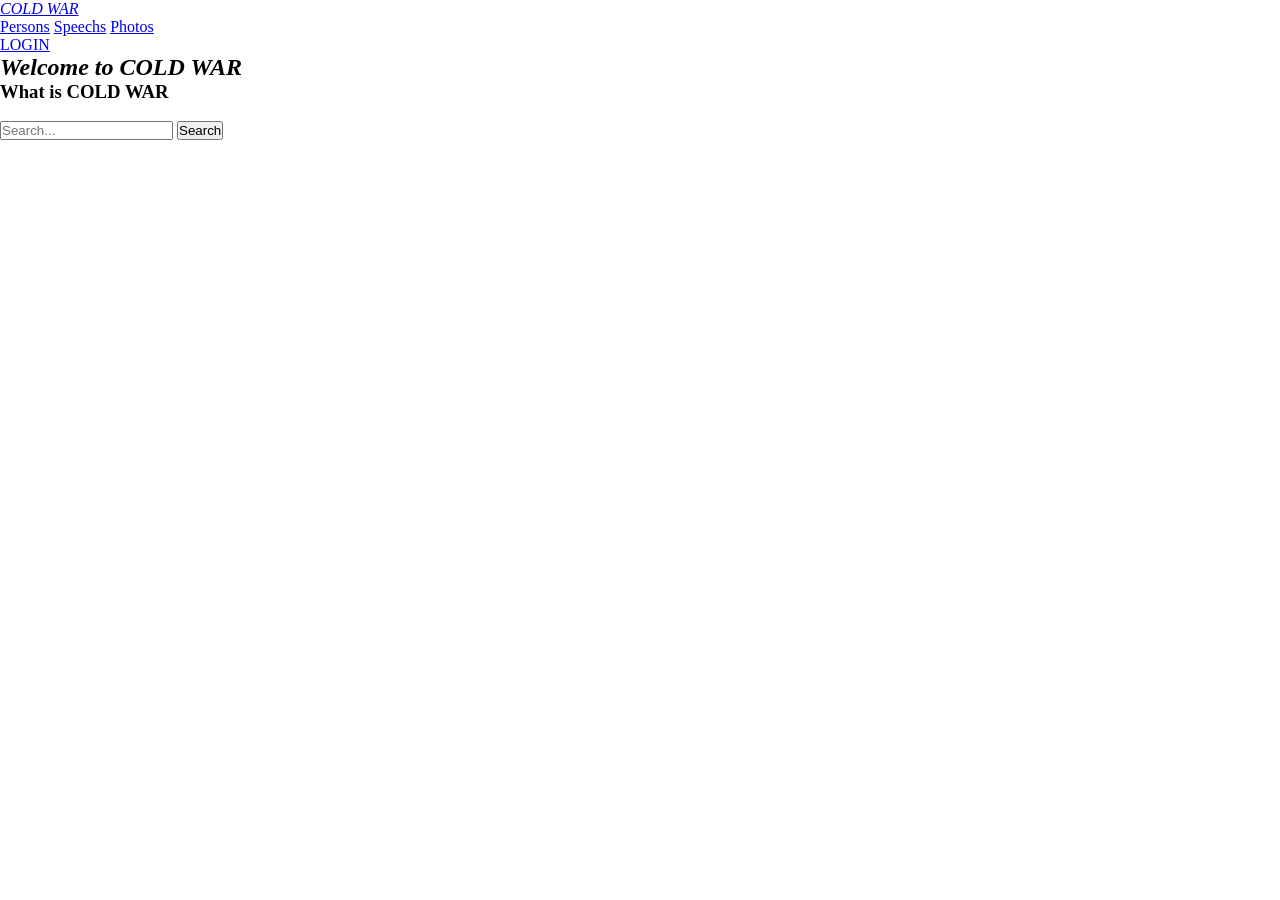
==== index.html @ b9150ac6 "Aggiornamento 20/08/26" ====
<!DOCTYPE html>

<html>
    <head> <!-- HEADER OF THE PAGE AND METADATAS IN DUBLIN CORE -->
        <link rel="stylesheet" href="myStyle.css">
        <script src="myScript.js" defer></script>
        <title>COLD WAR</title>
        <meta charset="UTF-8">
        <meta http-equiv="X-UA-Compatible" content="IE=edge">
        <meta name="viewport" content="width=device-width, initial-scale=1.0">
        <meta name="author" content="Matteo Pellitteri">
        <meta name="description" content="Cold War Content">
    </head>

    <body>
        <header>
            <nav class="navbar"> <!-- NAVIGATIONBAR ON THE TOP OF THE PAGE -->
                <div class="navnar_left">
                    <a href="index.html" id="logo" title="HOME">COLD WAR</a>
                </div>

                <div class="navnar_center">
                    <a href="persons.html" title="PERSONS">Persons</a>
                    <a href="speechs.html" title="SPEECHS">Speechs</a>
                    <a href="#" title=""></a>
                    <a href="photos.html" title="PHOTOS">Photos</a>
                </div>

                <div class="navbar_right">
                    <a href="login.html" id="login" title="LOGIN">LOGIN</a>
                </div>
            </nav>
        </header>

        <main>
            <section class="welcome"> <!-- WELCOME TO THE PAGE -->
                <h2>Welcome to COLD WAR</h2>

                <p>
                    
                </p>
            </section>

            <section class="pagedescription"> <!-- PAGE DESCRIPTION -->
                <h3>What is COLD WAR</h3>

                <p>
                    
                </p>
            </section>

            <section class="slideshow"> <!-- IMPORTANT CONTENT SLIDESHOW -->
                <div class="card">
                    <img src="" alt="">
                    <h3></h3>
                    <p></p>
                </div>

                <div class="card">

                </div>

                <div class="card">

                </div>
            </section>

            <section class="searchbar"> <!-- SEARCHBAR -->
                <form>
                    <input type="text" placeholder="Search...">
                    <button type="submit">Search</button>
                </form>
            </section>
        </main>

        <footer class="footer"> <!-- FOOTER AT THE BOTTON OF THE PAGE -->
            <p></p>
        </footer>
    </body>
</html>
---- myStyle.css ----
* {
    margin: 0;
    padding: 0;
}

/* TOP NAVIGATION BAR STYLE */

#logo {
    font-style: italic;
    font-style: bold;
}

/* PAGE DESCRIPTION AND TEXT */

.welcome h2 {
    font-style: italic;
}

.pagedescription h3 {
    font-style: bold;
}

/* SLIDESHOW INDEX PAGE */

.slideshow {
    
}

/* CARDS */

.card {

}

.card h3 {

}

.card p {

}
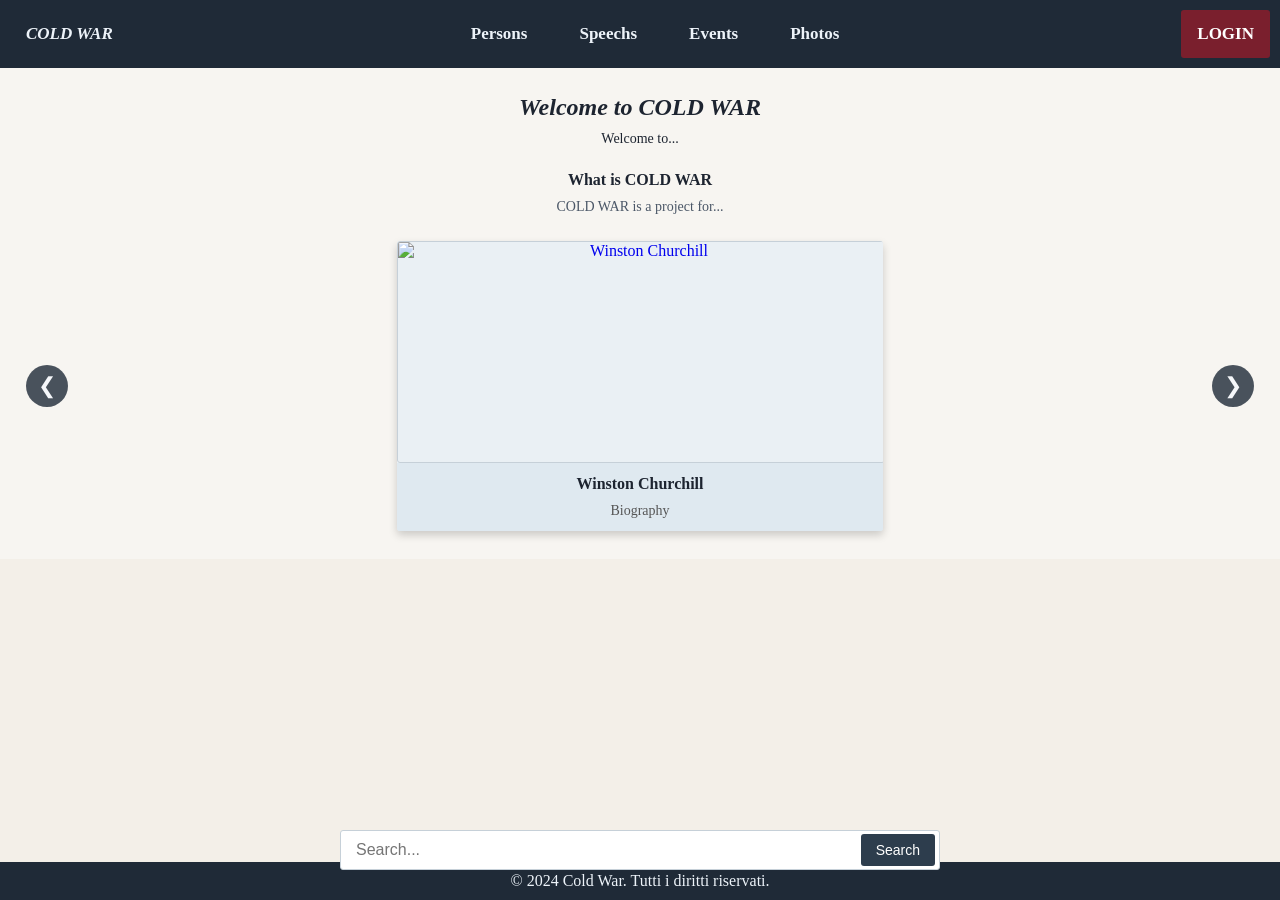
==== commit 61cfeb83: "Update 21/08/26. ADD: slideshow; page for: speechs, photos, biographies and events; JS script; xml/T" ====
--- a/index.html
+++ b/index.html
@@ -15,19 +15,19 @@
     <body>
         <header>
             <nav class="navbar"> <!-- NAVIGATIONBAR ON THE TOP OF THE PAGE -->
-                <div class="navnar_left">
-                    <a href="index.html" id="logo" title="HOME">COLD WAR</a>
+                <div class="navbar_left">
+                    <a href="index.html" id="logo" title="HOME"><b>COLD WAR</b></a>
                 </div>
 
-                <div class="navnar_center">
-                    <a href="persons.html" title="PERSONS">Persons</a>
-                    <a href="speechs.html" title="SPEECHS">Speechs</a>
-                    <a href="#" title=""></a>
-                    <a href="photos.html" title="PHOTOS">Photos</a>
+                <div class="navbar_center">
+                    <a href="persons.html" title="PERSONS"><b>Persons</b></a>
+                    <a href="speechs.html" title="SPEECHS"><b>Speechs</b></a>
+                    <a href="#" title="EVENTS"><b>Events</b></a>
+                    <a href="photos.html" title="PHOTOS"><b>Photos</b></a>
                 </div>
 
                 <div class="navbar_right">
-                    <a href="login.html" id="login" title="LOGIN">LOGIN</a>
+                    <a href="login.html" id="login" title="LOGIN"><b>LOGIN</b></a>
                 </div>
             </nav>
         </header>
@@ -37,32 +37,55 @@
                 <h2>Welcome to COLD WAR</h2>
 
                 <p>
-                    
+                    Welcome to...
                 </p>
             </section>
 
             <section class="pagedescription"> <!-- PAGE DESCRIPTION -->
-                <h3>What is COLD WAR</h3>
+                <h3><b>What is COLD WAR</b></h3>
 
                 <p>
-                    
+                    COLD WAR is a project for...
                 </p>
             </section>
 
             <section class="slideshow"> <!-- IMPORTANT CONTENT SLIDESHOW -->
-                <div class="card">
-                    <img src="" alt="">
-                    <h3></h3>
-                    <p></p>
+                <div class="card"> <!-- WINSTON CHURCHILL BIOGRAPHY -->
+                    <a href="persons.html" title="Winston Churchill">
+                        <img src="" alt="Winston Churchill">
+                        <div class="card_info">
+                            <h3>Winston Churchill</h3>
+                            <p>Biography</p>
+                        </div>
+                    </a>
                 </div>
 
-                <div class="card">
-
+                <div class="card"> <!-- SINEWS OF PEACE SPEECH -->
+                    <a href="speechs.html" title="Sinews of peace">
+                        <img src="" alt="Sinews of peace">
+                        <div class="card_info">
+                            <h3>Sinews of peace</h3>
+                            <p>Speech</p>
+                        </div>
+                    </a>
                 </div>
 
-                <div class="card">
+                <div class="card"> <!-- WINSTON CHURCHILL PHOTOS -->
+                    <a href="photos.html" title="Winston Churchill">
+                        <img src="" alt="Winston Churchill">
+                        <div class="card_info">
+                            <h3>Winston Churchill</h3>
+                            <p>Photos</p>
+                        </div>
+                    </a>
+                </div>
 
+                <div class="controls">
+                    <a class="prev" onclick="plusSlides(-1)">&#10094;</a>
+                    <a class="next" onclick="plusSlides(1)">&#10095;</a>
                 </div>
+
+                <script src="slideshow.js"></script>
             </section>
 
             <section class="searchbar"> <!-- SEARCHBAR -->
@@ -74,7 +97,7 @@
         </main>
 
         <footer class="footer"> <!-- FOOTER AT THE BOTTON OF THE PAGE -->
-            <p></p>
+            <p>&copy; 2024 Cold War. Tutti i diritti riservati.</p>
         </footer>
     </body>
 </html>
--- a/myStyle.css
+++ b/myStyle.css
@@ -1,41 +1,333 @@
+:root {
+    --page-bg: #f3efe8;
+    --panel-bg: #f7f5f1;
+    --navbar-bg: #1f2a37;
+    --navbar-link: #edf3f9;
+    --text: #1d2430;
+    --muted: #4b5767;
+    --accent: #7a1f2d;
+    --accent-hover: #5b1724;
+    --card-bg: #eaf0f4;
+    --card-header: #dfe9f0;
+    --button-bg: #2d3d4d;
+    --button-text: #ffffff;
+    --button-hover: #465d73;
+    --border: #c6d0d8;
+    --controls-bg: rgba(31, 42, 55, 0.8);
+    --controls-text: #f5f7fa;
+}
+
 * {
     margin: 0;
     padding: 0;
+}
+
+body {
+    min-height: 100vh;
+    display: flex;
+    flex-direction: column;
+    background-color: var(--page-bg);
+    color: var(--text);
+}
+
+main {
+    padding: 14px 16px;
+    text-align: center;
+    background-color: var(--panel-bg);
 }
 
 /* TOP NAVIGATION BAR STYLE */
 
 #logo {
     font-style: italic;
-    font-style: bold;
+}
+
+.navbar {
+    display: flex;
+    justify-items: center;
+    justify-content: space-between;
+    position: relative;
+    overflow: hidden;
+    background-color: var(--navbar-bg);
+    text-align: center;
+}
+
+.navbar a {
+    float: left;
+    padding: 14px 16px;
+    text-decoration: none;
+    font-size: 17px;
+    color: var(--navbar-link);
+    margin: 10px;
+    position: relative;
+}
+
+.navbar .navbar_center a:hover {
+  background-color: rgba(255, 255, 255, 0.12);
+  color: var(--navbar-link);
+}
+
+#login {
+    border-radius: 3px;
+    background-color: var(--accent);
+    color: var(--button-text);
+}
+
+#login:hover {
+    background-color: var(--accent-hover);
+    color: var(--button-text);
 }
 
 /* PAGE DESCRIPTION AND TEXT */
+
+.welcome {
+    text-align: center;
+    padding: 2px 16px;
+}
 
 .welcome h2 {
     font-style: italic;
+    text-decoration: none;
+    color: var(--text);
+    margin: 10px 0;
+}
+
+.welcome p {
+    font-size: 14px;
+    margin: 0 10px 10px 10px;
+}
+
+.pagedescription {
+    text-align: center;
+    color: var(--muted);
+    padding: 2px 16px;
 }
 
 .pagedescription h3 {
+    color: var(--text);
     font-style: bold;
+    font-size: 16px;
+    margin: 10px 0;
+}
+
+.pagedescription p {
+    font-size: 14px;
+    margin: 0 10px 10px 10px;
 }
 
 /* SLIDESHOW INDEX PAGE */
 
 .slideshow {
-    
+    position: relative;
+    display: flex;
+    flex: 1;
+    flex-wrap: wrap;
+    justify-content: center;
+    align-items: center;
+    gap: 20px;
+    margin: 0;
+    padding: 14px 16px;
+}
+
+.controls {
+    position: absolute;
+    top: 50%;
+    left: 0;
+    right: 0;
+    display: flex;
+    justify-content: space-between;
+    align-items: center;
+    transform: translateY(-50%);
+    pointer-events: none;
+    z-index: 2;
+}
+
+.controls a {
+    display: inline-flex;
+    justify-content: center;
+    align-items: center;
+    width: 42px;
+    height: 42px;
+    padding: 0;
+    background-color: var(--controls-bg);
+    color: var(--controls-text);
+    border-radius: 50%;
+    text-decoration: none;
+    font-size: 22px;
+    line-height: 1;
+    pointer-events: auto;
+    cursor: pointer;
+}
+
+.prev {
+    margin-left: 10px;
+}
+
+.next {
+    margin-right: 10px;
+}
+
+.controls a:hover {
+    background-color: rgba(47, 58, 70, 0.95);
 }
 
 /* CARDS */
 
 .card {
-
+    box-shadow: 0 4px 8px 0 rgba(0,0,0,0.18);
+    transition: 0.3s;
+    width: 40%;
+    border-radius: 3px;
+    overflow: hidden;
+    flex-direction: column;
+    display: flex;
+    flex-direction: column;
+    background-color: var(--card-bg);
+}
+
+.card a {
+    text-decoration: none;
+}
+
+.card:hover {
+    box-shadow: 0 8px 16px 0 rgba(0,0,0,0.22);
+}
+
+.card img {
+    border-radius: 3px;
+    width: 100%;
+    height: 220px;
+    object-fit: cover;
+    border: 1px solid var(--border);
+    display: block;
+}
+
+.card_info {
+    padding: 2px 16px;
+    color: var(--text);
+    background-color: var(--card-header);
 }
 
 .card h3 {
-
+    font-style: bold;
+    color: var(--text);
+    font-size: 16px;
+    margin: 10px 0;
 }
 
 .card p {
-
+    font-size: 14px;
+    margin: 0 10px 10px 10px;
+    color: #555;
+    justify-content: center;
+    justify-items: center;
+}
+
+/* SEARCHBAR */
+
+.searchbar {
+    margin-left: auto;
+    margin-right: auto;
+    position: fixed;
+    bottom: 0;
+    left: 0;
+    right: 0;
+    display: flex;
+    justify-content: center;
+    align-items: center;
+    padding: 30px 20px;
+    background-color: #f2f2f200;
+    z-index: 100;
+    pointer-events: none;
+}
+
+.searchbar form {
+    position: relative;
+    display: flex;
+    align-items: center;
+    width: 100%;
+    max-width: 600px;
+    pointer-events: auto;
+}
+
+.searchbar input {
+    padding: 10px 15px;
+    padding-right: 60px;
+    font-size: 16px;
+    border: 1px solid var(--border);
+    border-radius: 3px;
+    width: 100%;
+    box-sizing: border-box;
+    background-color: #fff;
+    color: var(--text);
+}
+
+.searchbar button {
+    position: absolute;
+    right: 5px;
+    padding: 8px 15px;
+    font-size: 14px;
+    background-color: var(--button-bg);
+    color: var(--button-text);
+    border: none;
+    border-radius: 3px;
+    cursor: pointer;
+    transition: background-color 0.3s ease;
+    height: 32px;
+}
+
+.searchbar button:hover {
+    background-color: var(--button-hover);
+}
+
+/* SPEECHS PAGE */
+
+.speechs {
+    position: relative;
+    display: flex;
+    flex: 3;
+    flex-wrap: wrap;
+    justify-content: center;
+    align-items: center;
+    gap: 20px;
+    margin: 0;
+    padding: 14px 16px;
+}
+
+/* PHOTOS PAGE */
+
+.photos {
+    position: relative;
+    display: flex;
+    flex: 3;
+    flex-wrap: wrap;
+    justify-content: center;
+    align-items: center;
+    gap: 20px;
+    margin: 0;
+    padding: 14px 16px;
+}
+
+/* PERSONS PAGE */
+
+.persons {
+    position: relative;
+    display: flex;
+    flex: 3;
+    flex-wrap: wrap;
+    justify-content: center;
+    align-items: center;
+    gap: 20px;
+    margin: 0;
+    padding: 14px 16px;
+}
+
+/* FOOTER */
+
+.footer {
+    background-color: var(--navbar-bg);
+    color: var(--navbar-link);
+    text-align: center;
+    padding: 10px;
+    margin-top: auto;
 }
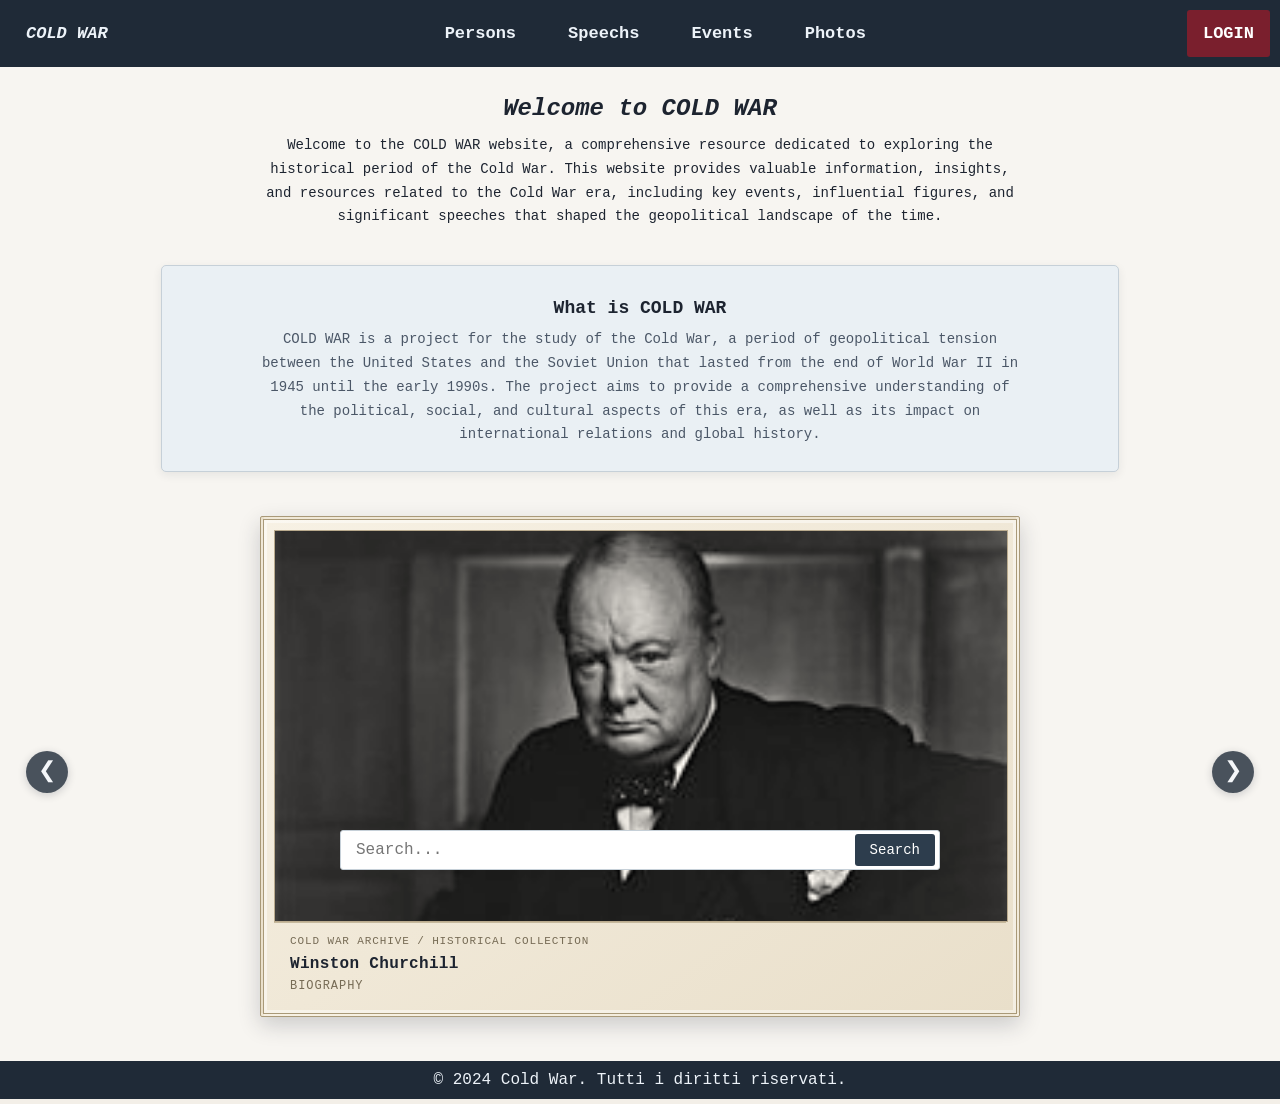
==== commit 87abfe6e: "update_261104_v01" ====
--- a/index.html
+++ b/index.html
@@ -2,8 +2,8 @@
 
 <html>
     <head> <!-- HEADER OF THE PAGE AND METADATAS IN DUBLIN CORE -->
-        <link rel="stylesheet" href="myStyle.css">
-        <script src="myScript.js" defer></script>
+        <link rel="stylesheet" href="css/myStyle.css">
+        <script src="js/myScript.js" defer></script>
         <title>COLD WAR</title>
         <meta charset="UTF-8">
         <meta http-equiv="X-UA-Compatible" content="IE=edge">
@@ -15,29 +15,32 @@
     <body>
         <header>
             <nav class="navbar"> <!-- NAVIGATIONBAR ON THE TOP OF THE PAGE -->
-                <div class="navbar_left">
+                <div class="navbar_left"> <!-- LOGO OF THE PAGE -->
                     <a href="index.html" id="logo" title="HOME"><b>COLD WAR</b></a>
                 </div>
 
-                <div class="navbar_center">
+                <div class="navbar_center"> <!-- NAVIGATION LINKS -->
                     <a href="persons.html" title="PERSONS"><b>Persons</b></a>
                     <a href="speechs.html" title="SPEECHS"><b>Speechs</b></a>
                     <a href="#" title="EVENTS"><b>Events</b></a>
-                    <a href="photos.html" title="PHOTOS"><b>Photos</b></a>
+                    <a href="#" title="PHOTOS"><b>Photos</b></a>
                 </div>
 
-                <div class="navbar_right">
+                <div class="navbar_right"> <!-- LOGIN LINK -->
                     <a href="login.html" id="login" title="LOGIN"><b>LOGIN</b></a>
                 </div>
             </nav>
         </header>
 
-        <main>
+        <main class="home-page">
             <section class="welcome"> <!-- WELCOME TO THE PAGE -->
-                <h2>Welcome to COLD WAR</h2>
+                <h2>Welcome to COLD WAR</h2> <!-- INTRO -->
 
                 <p>
-                    Welcome to...
+                    Welcome to the COLD WAR website, a comprehensive resource dedicated to exploring the historical period 
+                    of the Cold War. This website provides valuable information, insights, and resources related to the Cold 
+                    War era, including key events, influential figures, and significant speeches that shaped the geopolitical 
+                    landscape of the time.
                 </p>
             </section>
 
@@ -45,14 +48,17 @@
                 <h3><b>What is COLD WAR</b></h3>
 
                 <p>
-                    COLD WAR is a project for...
+                    COLD WAR is a project for the study of the Cold War, a period of geopolitical tension between the United 
+                    States and the Soviet Union that lasted from the end of World War II in 1945 until the early 1990s. The 
+                    project aims to provide a comprehensive understanding of the political, social, and cultural aspects of 
+                    this era, as well as its impact on international relations and global history.
                 </p>
             </section>
 
             <section class="slideshow"> <!-- IMPORTANT CONTENT SLIDESHOW -->
                 <div class="card"> <!-- WINSTON CHURCHILL BIOGRAPHY -->
-                    <a href="persons.html" title="Winston Churchill">
-                        <img src="" alt="Winston Churchill">
+                    <a href="churchill.html" title="Winston Churchill">
+                        <img src="photos/250px-Sir_Winston_Churchill_-_19086236948-2138968114.jpg" alt="Winston Churchill">
                         <div class="card_info">
                             <h3>Winston Churchill</h3>
                             <p>Biography</p>
@@ -61,8 +67,8 @@
                 </div>
 
                 <div class="card"> <!-- SINEWS OF PEACE SPEECH -->
-                    <a href="speechs.html" title="Sinews of peace">
-                        <img src="" alt="Sinews of peace">
+                    <a href="sinewsofpeace.html" title="Sinews of peace">
+                        <img src="photos/19460305_Winston_Churchill-The_Sinews_of_Peace-CHURCHILL-1124176289.jpg" alt="Winston Churchill delivering The Sinews of Peace">
                         <div class="card_info">
                             <h3>Sinews of peace</h3>
                             <p>Speech</p>
@@ -70,22 +76,12 @@
                     </a>
                 </div>
 
-                <div class="card"> <!-- WINSTON CHURCHILL PHOTOS -->
-                    <a href="photos.html" title="Winston Churchill">
-                        <img src="" alt="Winston Churchill">
-                        <div class="card_info">
-                            <h3>Winston Churchill</h3>
-                            <p>Photos</p>
-                        </div>
-                    </a>
-                </div>
-
-                <div class="controls">
+                <div class="controls"> <!-- SLIDESHOW CONTROLS -->
                     <a class="prev" onclick="plusSlides(-1)">&#10094;</a>
                     <a class="next" onclick="plusSlides(1)">&#10095;</a>
                 </div>
 
-                <script src="slideshow.js"></script>
+                <script src="js/slideshow.js"></script>
             </section>
 
             <section class="searchbar"> <!-- SEARCHBAR -->
--- a/css/myStyle.css
+++ b/css/myStyle.css
@@ -0,0 +1,840 @@
+:root {
+    --page-bg: #f3efe8;
+    --panel-bg: #f7f5f1;
+    --navbar-bg: #1f2a37;
+    --navbar-link: #edf3f9;
+    --text: #1d2430;
+    --muted: #4b5767;
+    --accent: #7a1f2d;
+    --accent-hover: #5b1724;
+    --card-bg: #eaf0f4;
+    --card-header: #dfe9f0;
+    --button-bg: #2d3d4d;
+    --button-text: #ffffff;
+    --button-hover: #465d73;
+    --border: #c6d0d8;
+    --controls-bg: rgba(31, 42, 55, 0.8);
+    --controls-text: #f5f7fa;
+}
+
+* {
+    margin: 0;
+    padding: 0;
+}
+
+body {
+    min-height: 100vh;
+    display: flex;
+    flex-direction: column;
+    background-color: var(--page-bg);
+    color: var(--text);
+    font-family: Consolas, "Courier New", monospace;
+}
+
+h1,
+h2,
+h3,
+h4,
+h5,
+h6,
+button,
+#login,
+.download-button,
+.controls a {
+    font-family: "Cascadia Code", Consolas, monospace;
+}
+
+button,
+input {
+    font-family: inherit;
+}
+
+main {
+    padding: 14px 16px;
+    text-align: center;
+    background-color: var(--panel-bg);
+}
+
+/* TOP NAVIGATION BAR STYLE */
+
+#logo {
+    font-style: italic;
+}
+
+.navbar {
+    display: flex;
+    justify-items: center;
+    justify-content: space-between;
+    position: relative;
+    overflow: hidden;
+    background-color: var(--navbar-bg);
+    text-align: center;
+}
+
+.navbar a {
+    float: left;
+    padding: 14px 16px;
+    text-decoration: none;
+    font-size: 17px;
+    color: var(--navbar-link);
+    margin: 10px;
+    position: relative;
+}
+
+.navbar .navbar_center a:hover {
+  background-color: rgba(255, 255, 255, 0.12);
+  color: var(--navbar-link);
+}
+
+#login {
+    border-radius: 3px;
+    background-color: var(--accent);
+    color: var(--button-text);
+}
+
+#login:hover {
+    background-color: var(--accent-hover);
+    color: var(--button-text);
+}
+
+.download-button {
+    display: inline-block;
+    margin: 12px 6px;
+    padding: 8px 15px;
+    border-radius: 3px;
+    background-color: var(--button-bg);
+    color: var(--button-text);
+    text-decoration: none;
+    transition: background-color 0.3s ease;
+}
+
+.download-button:hover {
+    background-color: var(--button-hover);
+}
+
+.speech-layout {
+    display: grid;
+    grid-template-columns: minmax(150px, 1fr) minmax(0, 3fr) minmax(150px, 1fr);
+    grid-template-areas: "downloads content related";
+    align-items: start;
+    gap: 24px;
+    margin: 24px auto;
+    max-width: 1200px;
+    text-align: left;
+}
+
+.download-aside {
+    grid-area: downloads;
+}
+
+.download-aside .download-button {
+    display: block;
+    box-sizing: border-box;
+    width: 100%;
+    margin: 12px 0;
+    text-align: center;
+}
+
+.speech-content {
+    grid-area: content;
+    min-width: 0;
+}
+
+.speech-summary {
+    margin-bottom: 24px;
+}
+
+.speechinfo {
+    display: grid;
+    gap: 12px;
+    text-align: left;
+}
+
+.speechinfo > div {
+    display: grid;
+    grid-template-columns: minmax(100px, 1fr) minmax(0, 2fr);
+    column-gap: 12px;
+    row-gap: 4px;
+    align-items: start;
+}
+
+.speechinfo h4 {
+    grid-column: 1;
+    text-align: right;
+}
+
+.speechinfo > div > p,
+.speechinfo > div > a {
+    grid-column: 2;
+}
+
+.speechinfo p {
+    margin: 0;
+}
+
+.related-aside {
+    grid-area: related;
+    text-align: right;
+}
+
+.related-aside > a {
+    display: block;
+    width: 100%;
+    max-width: 180px;
+    margin-left: auto;
+}
+
+.related-aside img {
+    display: block;
+    width: 100%;
+    height: 170px;
+    object-fit: cover;
+    border-radius: 3px;
+}
+
+.speech-page .pagedescription {
+    padding-top: 18px;
+    padding-bottom: 20px;
+}
+
+.speech-page .pagedescription h3 {
+    font-size: 20px;
+    margin-bottom: 14px;
+}
+
+.speech-page .pagedescription p,
+.speech-page .speech-summary p {
+    line-height: 1.7;
+}
+
+.speech-page .speech-summary {
+    padding: 20px;
+    border: 1px solid var(--border);
+    border-radius: 5px;
+    background-color: var(--card-bg);
+    box-shadow: 0 3px 10px rgba(29, 36, 48, 0.08);
+}
+
+.speech-page .speech-summary img {
+    display: block;
+    max-width: 100%;
+    max-height: 360px;
+    width: auto;
+    height: auto;
+    margin: 0 auto 18px;
+    border: 1px solid var(--border);
+    border-radius: 4px;
+    box-shadow: 0 2px 8px rgba(29, 36, 48, 0.12);
+}
+
+.speech-page .speechinfo {
+    padding: 18px 20px;
+    border: 1px solid var(--border);
+    border-radius: 5px;
+    background-color: #fff;
+}
+
+.speech-page .speechinfo > div {
+    padding-bottom: 8px;
+    border-bottom: 1px solid rgba(198, 208, 216, 0.65);
+}
+
+.speech-page .speechinfo > div:last-child {
+    padding-bottom: 0;
+    border-bottom: 0;
+}
+
+.speech-page .speechinfo h4 {
+    color: var(--muted);
+}
+
+.speech-page .speechinfo a,
+.speech-page .related-links a {
+    color: var(--accent);
+    text-decoration-color: rgba(122, 31, 45, 0.35);
+    text-underline-offset: 3px;
+}
+
+.speech-page .speechinfo a:hover,
+.speech-page .related-links a:hover {
+    color: var(--accent-hover);
+    text-decoration-color: currentColor;
+}
+
+.speech-page .related-links {
+    margin-top: 20px;
+}
+
+.speech-page .related-links h4,
+.speech-page .related-aside > h4 {
+    margin-bottom: 10px;
+    color: var(--muted);
+}
+
+.speech-page .related-links a {
+    display: inline-block;
+    margin: 0 12px 8px 0;
+}
+
+.speech-page .related-aside > h4:not(:first-child) {
+    margin-top: 20px;
+}
+
+.speech-page .related-aside > a {
+    overflow: hidden;
+    border: 1px solid var(--border);
+    border-radius: 5px;
+    background-color: var(--card-bg);
+    box-shadow: 0 3px 10px rgba(29, 36, 48, 0.1);
+    text-align: left;
+    text-decoration: none;
+    transition: box-shadow 0.25s ease;
+}
+
+.speech-page .related-aside > a:hover {
+    box-shadow: 0 6px 16px rgba(29, 36, 48, 0.18);
+}
+
+.speech-page .related-aside .card_info {
+    padding: 8px 12px 10px;
+}
+
+.speech-page .related-aside .card_info h3 {
+    margin: 0 0 5px;
+    font-weight: 600;
+}
+
+.speech-page .related-aside .card_info p {
+    margin: 0;
+    color: var(--muted);
+}
+
+@media (max-width: 800px) {
+    .speech-layout {
+        grid-template-columns: minmax(0, 1fr);
+        grid-template-areas:
+            "content"
+            "downloads"
+            "related";
+        gap: 16px;
+    }
+
+    .related-aside {
+        text-align: left;
+    }
+
+    .related-aside > a {
+        margin-left: 0;
+    }
+
+    .speechinfo > div {
+        grid-template-columns: minmax(90px, 1fr) minmax(0, 2fr);
+        column-gap: 8px;
+    }
+}
+
+/* PAGE DESCRIPTION AND TEXT */
+
+.welcome {
+    text-align: center;
+    padding: 2px 16px;
+}
+
+.welcome h2 {
+    font-style: italic;
+    text-decoration: none;
+    color: var(--text);
+    margin: 10px 0;
+}
+
+.welcome p {
+    font-size: 14px;
+    margin: 0 10px 10px 10px;
+}
+
+.pagedescription {
+    text-align: center;
+    color: var(--muted);
+    padding: 2px 16px;
+}
+
+.pagedescription h3 {
+    color: var(--text);
+    font-style: bold;
+    font-size: 16px;
+    margin: 10px 0;
+}
+
+.pagedescription p {
+    font-size: 14px;
+    margin: 0 10px 10px 10px;
+}
+
+.home-page .welcome {
+    max-width: 900px;
+    margin: 12px auto 24px;
+    padding: 2px 16px;
+}
+
+.home-page .welcome h2 {
+    margin: 0 0 12px;
+    font-size: 24px;
+}
+
+.home-page .welcome p,
+.home-page .pagedescription p {
+    max-width: 760px;
+    margin: 0 auto 10px;
+    line-height: 1.7;
+}
+
+.home-page .pagedescription {
+    max-width: 900px;
+    margin: 0 auto 24px;
+    padding: 22px 28px 14px;
+    border: 1px solid var(--border);
+    border-radius: 5px;
+    background-color: var(--card-bg);
+    box-shadow: 0 3px 10px rgba(29, 36, 48, 0.08);
+}
+
+.home-page .pagedescription h3 {
+    font-size: 18px;
+}
+
+/* SLIDESHOW INDEX PAGE */
+
+.slideshow {
+    position: relative;
+    display: flex;
+    flex: 1;
+    flex-wrap: wrap;
+    justify-content: center;
+    align-items: center;
+    gap: 20px;
+    margin: 0;
+    padding: 14px 16px;
+}
+
+.home-page .slideshow {
+    padding-top: 20px;
+    padding-bottom: 30px;
+}
+
+.home-page .slideshow .card {
+    box-sizing: border-box;
+    width: min(760px, 86%);
+    padding: 10px;
+    border: 4px double #a99978;
+    border-radius: 2px;
+    background: linear-gradient(145deg, #f7f1e4, #e9dfca);
+    box-shadow: 0 8px 22px rgba(29, 36, 48, 0.2), inset 0 0 0 3px rgba(255, 255, 255, 0.45);
+}
+
+.home-page .slideshow .card img {
+    height: 390px;
+    border: 1px solid #b7a98c;
+    border-radius: 0;
+    object-position: center 20%;
+    filter: sepia(0.12) contrast(0.96);
+}
+
+.home-page .slideshow .card_info {
+    padding: 12px 16px 10px;
+    border-top: 1px solid #c6b99d;
+    background: transparent;
+    text-align: left;
+}
+
+.home-page .slideshow .card_info::before {
+    display: block;
+    margin-bottom: 8px;
+    color: #766b55;
+    content: "COLD WAR ARCHIVE / HISTORICAL COLLECTION";
+    font-family: "Cascadia Code", Consolas, monospace;
+    font-size: 11px;
+    letter-spacing: 0.08em;
+}
+
+.home-page .slideshow .card h3 {
+    margin: 0 0 6px;
+    font-weight: 600;
+    letter-spacing: 0.02em;
+}
+
+.home-page .slideshow .card p {
+    margin: 0;
+    color: #766b55;
+    font-size: 12px;
+    letter-spacing: 0.08em;
+    text-transform: uppercase;
+}
+
+.home-page .controls a {
+    box-shadow: 0 2px 8px rgba(29, 36, 48, 0.2);
+    transition: background-color 0.2s ease, transform 0.2s ease;
+}
+
+.home-page .controls a:hover {
+    transform: scale(1.05);
+}
+
+@media (max-width: 600px) {
+    .home-page .welcome {
+        padding: 2px 16px;
+    }
+
+    .home-page .pagedescription {
+        padding: 18px 16px 12px;
+    }
+
+    .home-page .welcome h2 {
+        font-size: 20px;
+    }
+
+    .home-page .slideshow .card {
+        width: 92%;
+        padding: 7px;
+    }
+
+    .home-page .slideshow .card img {
+        height: 260px;
+    }
+
+    .home-page .slideshow .card_info {
+        padding: 10px 12px 8px;
+    }
+
+    .home-page .slideshow .card_info::before {
+        font-size: 9px;
+    }
+}
+
+.controls {
+    position: absolute;
+    top: 50%;
+    left: 0;
+    right: 0;
+    display: flex;
+    justify-content: space-between;
+    align-items: center;
+    transform: translateY(-50%);
+    pointer-events: none;
+    z-index: 2;
+}
+
+.controls a {
+    display: inline-flex;
+    justify-content: center;
+    align-items: center;
+    width: 42px;
+    height: 42px;
+    padding: 0;
+    background-color: var(--controls-bg);
+    color: var(--controls-text);
+    border-radius: 50%;
+    text-decoration: none;
+    font-size: 22px;
+    line-height: 1;
+    pointer-events: auto;
+    cursor: pointer;
+}
+
+.prev {
+    margin-left: 10px;
+}
+
+.next {
+    margin-right: 10px;
+}
+
+.controls a:hover {
+    background-color: rgba(47, 58, 70, 0.95);
+}
+
+/* CARDS */
+
+.card {
+    box-shadow: 0 4px 8px 0 rgba(0,0,0,0.18);
+    transition: 0.3s;
+    width: 40%;
+    border-radius: 3px;
+    overflow: hidden;
+    flex-direction: column;
+    display: flex;
+    flex-direction: column;
+    background-color: var(--card-bg);
+}
+
+.card a {
+    text-decoration: none;
+}
+
+.card:hover {
+    box-shadow: 0 8px 16px 0 rgba(0,0,0,0.22);
+}
+
+.card img {
+    border-radius: 3px;
+    width: 100%;
+    height: 220px;
+    object-fit: cover;
+    border: 1px solid var(--border);
+    display: block;
+}
+
+.persons-cards .card img {
+    height: 300px;
+    object-position: center top;
+}
+
+.persons-cards .card {
+    border: 1px solid var(--border);
+    box-shadow: 0 4px 12px rgba(29, 36, 48, 0.12);
+    transition: box-shadow 0.25s ease;
+}
+
+.persons-cards .card:hover {
+    box-shadow: 0 8px 20px rgba(29, 36, 48, 0.2);
+}
+
+.persons-cards .card img {
+    border: 0;
+    border-radius: 0;
+}
+
+.persons-cards .card_info {
+    padding: 2px 16px 8px;
+}
+
+.persons-cards .card h3 {
+    font-weight: 600;
+    margin-bottom: 6px;
+}
+
+.persons-cards .card p {
+    color: var(--muted);
+}
+
+#myCards .card {
+    box-sizing: border-box;
+    height: 370px;
+}
+
+#myCards .card > a {
+    display: flex;
+    flex-direction: column;
+    height: 100%;
+}
+
+#myCards .card img {
+    flex: 0 0 220px;
+    height: 220px;
+}
+
+#myCards .card_info {
+    flex: 1;
+}
+
+.card_info {
+    padding: 2px 16px;
+    color: var(--text);
+    background-color: var(--card-header);
+}
+
+.card h3 {
+    font-style: bold;
+    color: var(--text);
+    font-size: 16px;
+    margin: 10px 0;
+}
+
+.card p {
+    font-size: 14px;
+    margin: 0 10px 10px 10px;
+    color: #555;
+    justify-content: center;
+    justify-items: center;
+}
+
+/* SEARCHBAR */
+
+.searchbar {
+    margin-left: auto;
+    margin-right: auto;
+    position: fixed;
+    bottom: 0;
+    left: 0;
+    right: 0;
+    display: flex;
+    justify-content: center;
+    align-items: center;
+    padding: 30px 20px;
+    background-color: #f2f2f200;
+    z-index: 100;
+    pointer-events: none;
+    transform: translateY(0);
+    transition: transform 0.25s ease, visibility 0s linear;
+    visibility: visible;
+}
+
+.searchbar.is-hidden {
+    transform: translateY(calc(100% + 30px));
+    transition: transform 0.25s ease, visibility 0s linear 0.25s;
+    visibility: hidden;
+}
+
+.searchbar form {
+    position: relative;
+    display: flex;
+    align-items: center;
+    width: 100%;
+    max-width: 600px;
+    pointer-events: auto;
+}
+
+.searchbar .search-suggestions {
+    position: absolute;
+    right: 0;
+    bottom: calc(100% + 8px);
+    left: 0;
+    max-height: min(60vh, 360px);
+    overflow-y: auto;
+    border: 1px solid var(--border);
+    border-radius: 5px;
+    background-color: var(--panel-bg);
+    box-shadow: 0 6px 18px rgba(29, 36, 48, 0.18);
+    pointer-events: auto;
+}
+
+.searchbar .search-suggestions[hidden] {
+    display: none;
+}
+
+.searchbar .search-suggestion {
+    position: static;
+    display: flex;
+    justify-content: space-between;
+    align-items: center;
+    gap: 16px;
+    width: 100%;
+    height: auto;
+    padding: 10px 14px;
+    border: 0;
+    border-bottom: 1px solid rgba(198, 208, 216, 0.65);
+    border-radius: 0;
+    background-color: transparent;
+    color: var(--text);
+    text-align: left;
+    cursor: pointer;
+}
+
+.searchbar .search-suggestion:last-child {
+    border-bottom: 0;
+}
+
+.searchbar .search-suggestion:hover,
+.searchbar .search-suggestion[aria-selected="true"] {
+    background-color: var(--card-header);
+}
+
+.searchbar .search-suggestion-destination {
+    flex-shrink: 0;
+    color: var(--muted);
+    font-size: 12px;
+}
+
+.searchbar .search-no-results {
+    padding: 12px 14px;
+    color: var(--muted);
+    text-align: left;
+}
+
+.searchbar input {
+    padding: 10px 15px;
+    padding-right: 60px;
+    font-size: 16px;
+    border: 1px solid var(--border);
+    border-radius: 3px;
+    width: 100%;
+    box-sizing: border-box;
+    background-color: #fff;
+    color: var(--text);
+}
+
+.searchbar button {
+    position: absolute;
+    right: 5px;
+    padding: 8px 15px;
+    font-size: 14px;
+    background-color: var(--button-bg);
+    color: var(--button-text);
+    border: none;
+    border-radius: 3px;
+    cursor: pointer;
+    transition: background-color 0.3s ease;
+    height: 32px;
+}
+
+.searchbar button:hover {
+    background-color: var(--button-hover);
+}
+
+/* FILTERS */
+
+.filters {
+    display: flex;
+    flex-wrap: wrap;
+    justify-content: center;
+    gap: 10px;
+    margin: 18px auto;
+    padding: 0 16px;
+}
+
+.filters input {
+    width: min(220px, 100%);
+    box-sizing: border-box;
+    padding: 10px 15px;
+    border: 1px solid var(--border);
+    border-radius: 3px;
+    background-color: #fff;
+    color: var(--text);
+    font-size: 16px;
+    transition: border-color 0.2s ease, box-shadow 0.2s ease;
+}
+
+.filters input:focus,
+.searchbar input:focus {
+    border-color: var(--button-bg);
+    outline: none;
+    box-shadow: 0 0 0 3px rgba(45, 61, 77, 0.14);
+}
+
+.filters input::placeholder {
+    color: var(--muted);
+    opacity: 1;
+}
+
+/* CARDS EXPOSITION */
+
+.cards {
+    position: relative;
+    display: flex;
+    flex: 3;
+    flex-wrap: wrap;
+    justify-content: center;
+    align-items: center;
+    gap: 20px;
+    margin: 0;
+    padding: 14px 16px;
+}
+
+/* FOOTER */
+
+.footer {
+    background-color: var(--navbar-bg);
+    color: var(--navbar-link);
+    text-align: center;
+    padding: 10px;
+    margin-top: auto;
+}
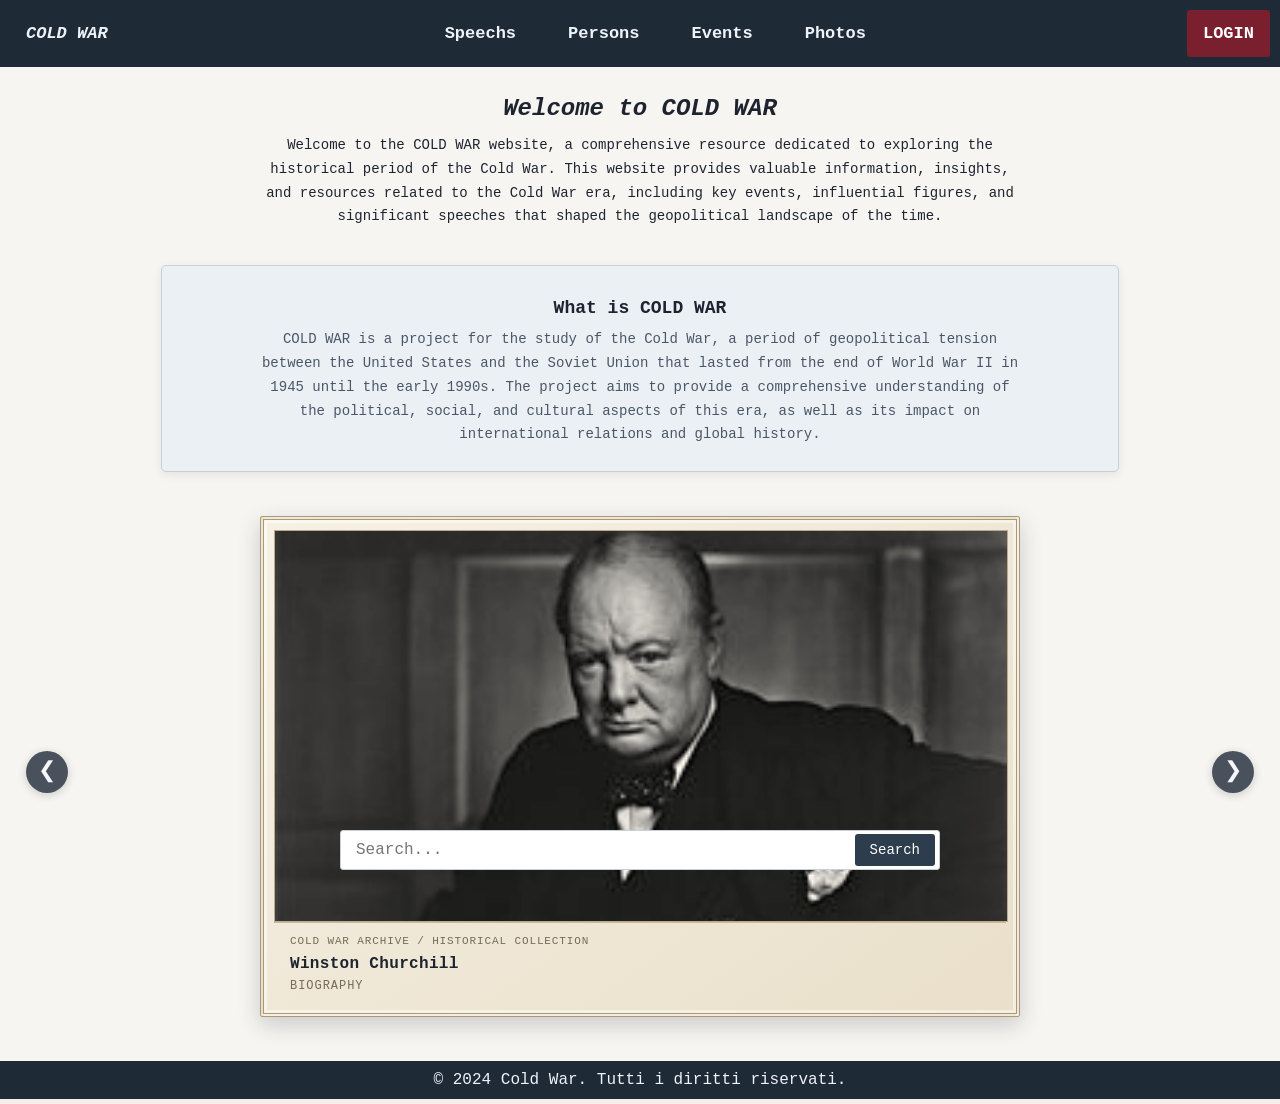
==== commit dcd4573b: "update::261107_v01" ====
--- a/index.html
+++ b/index.html
@@ -20,8 +20,8 @@
                 </div>
 
                 <div class="navbar_center"> <!-- NAVIGATION LINKS -->
+                    <a href="speechs.html" title="SPEECHS"><b>Speechs</b></a>
                     <a href="persons.html" title="PERSONS"><b>Persons</b></a>
-                    <a href="speechs.html" title="SPEECHS"><b>Speechs</b></a>
                     <a href="#" title="EVENTS"><b>Events</b></a>
                     <a href="#" title="PHOTOS"><b>Photos</b></a>
                 </div>
--- a/css/myStyle.css
+++ b/css/myStyle.css
@@ -248,6 +248,22 @@
     color: var(--muted);
 }
 
+.speech-location {
+    margin-top: 20px;
+}
+
+.speech-location h4 {
+    margin-bottom: 10px;
+    color: var(--muted);
+}
+
+#speech-map {
+    height: 360px;
+    border: 1px solid var(--border);
+    border-radius: 5px;
+    z-index: 0;
+}
+
 .speech-page .speechinfo a,
 .speech-page .related-links a {
     color: var(--accent);
@@ -289,6 +305,10 @@
     text-align: left;
     text-decoration: none;
     transition: box-shadow 0.25s ease;
+}
+
+.speech-page .related-aside > a + a {
+    margin-top: 12px;
 }
 
 .speech-page .related-aside > a:hover {
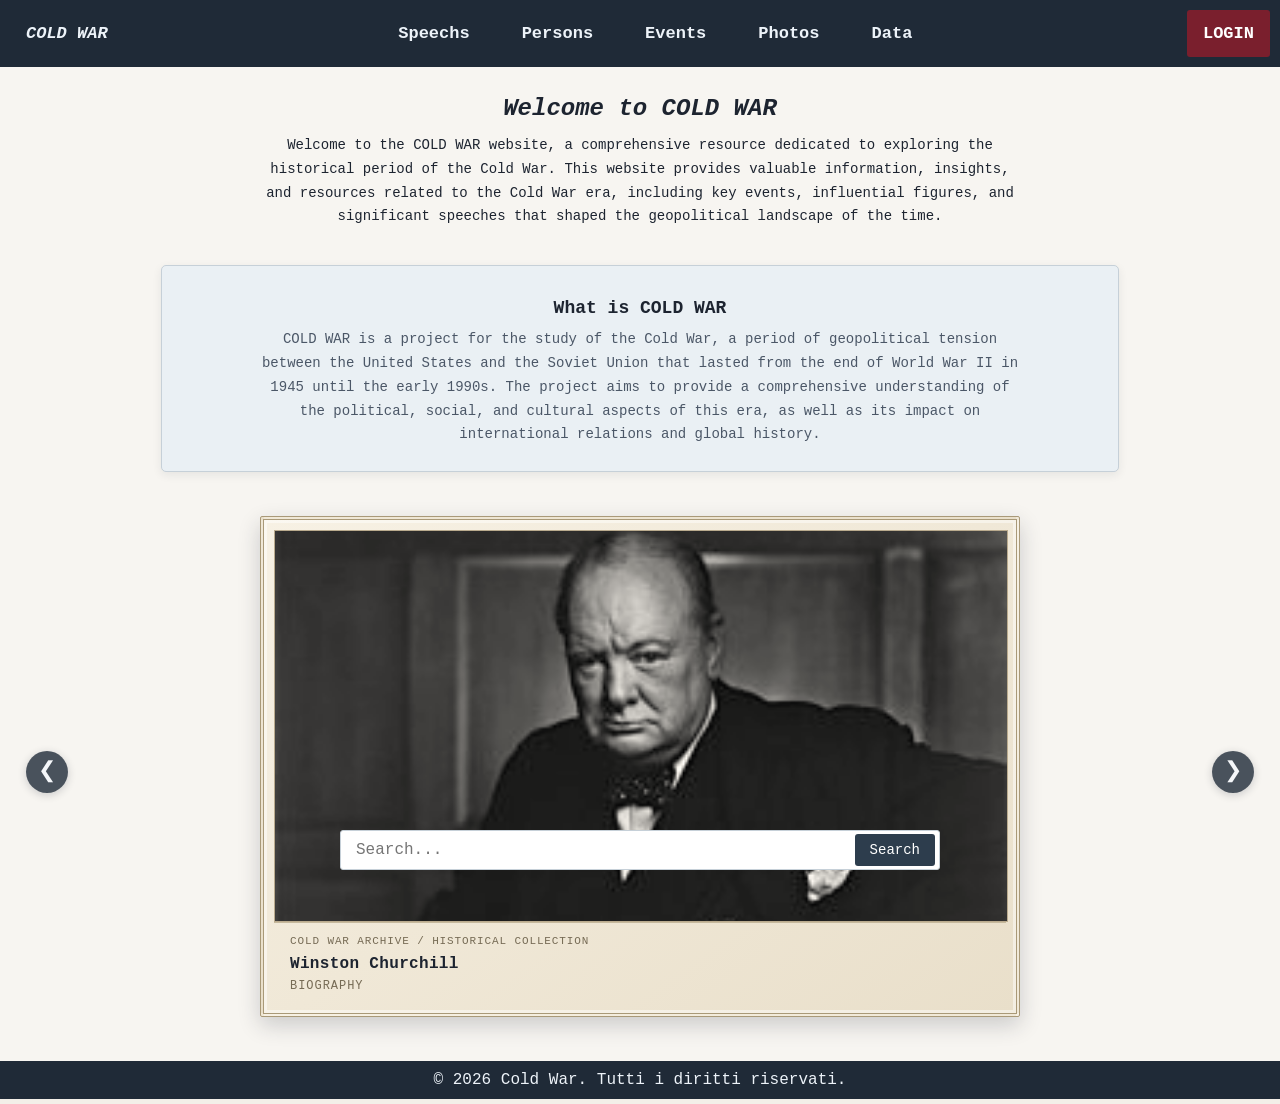
==== commit 0e8601e1: "update::261109" ====
--- a/index.html
+++ b/index.html
@@ -9,7 +9,15 @@
         <meta http-equiv="X-UA-Compatible" content="IE=edge">
         <meta name="viewport" content="width=device-width, initial-scale=1.0">
         <meta name="author" content="Matteo Pellitteri">
-        <meta name="description" content="Cold War Content">
+        <meta name="description" content="A project exploring the history, people, events, and speeches of the Cold War.">
+        <meta name="DC.title" content="COLD WAR">
+        <meta name="DC.creator" content="Matteo Pellitteri">
+        <meta name="DC.subject" content="Cold War">
+        <meta name="DC.description" content="A project exploring the history, people, events, and speeches of the Cold War.">
+        <meta name="DC.publisher" content="COLD WAR">
+        <meta name="DC.type" content="Text">
+        <meta name="DC.format" content="text/html">
+        <meta name="DC.language" content="en">
     </head>
 
     <body>
@@ -24,6 +32,7 @@
                     <a href="persons.html" title="PERSONS"><b>Persons</b></a>
                     <a href="#" title="EVENTS"><b>Events</b></a>
                     <a href="#" title="PHOTOS"><b>Photos</b></a>
+                    <a href="metadata.html" title="METADATA"><b>Data</b></a>
                 </div>
 
                 <div class="navbar_right"> <!-- LOGIN LINK -->
@@ -93,7 +102,7 @@
         </main>
 
         <footer class="footer"> <!-- FOOTER AT THE BOTTON OF THE PAGE -->
-            <p>&copy; 2024 Cold War. Tutti i diritti riservati.</p>
+            <p>&copy; 2026 Cold War. Tutti i diritti riservati.</p>
         </footer>
     </body>
 </html>
--- a/css/myStyle.css
+++ b/css/myStyle.css
@@ -215,6 +215,32 @@
     box-shadow: 0 3px 10px rgba(29, 36, 48, 0.08);
 }
 
+.speech-page .speechtext {
+    margin-top: 24px;
+    box-sizing: border-box;
+    height: 480px;
+    max-height: 70vh;
+    overflow-y: auto;
+    padding: 20px;
+    border: 1px solid var(--border);
+    border-radius: 5px;
+    background-color: var(--card-bg);
+    box-shadow: 0 3px 10px rgba(29, 36, 48, 0.08);
+    line-height: 1.7;
+}
+
+.speech-page .speechtext h4 {
+    margin-bottom: 14px;
+}
+
+.speech-page .speechtext p {
+    margin-bottom: 14px;
+}
+
+.speech-page .speechtext p:last-child {
+    margin-bottom: 0;
+}
+
 .speech-page .speech-summary img {
     display: block;
     max-width: 100%;
@@ -857,4 +883,101 @@
     text-align: center;
     padding: 10px;
     margin-top: auto;
+}
+
+/* METADATAS */
+
+.metadata-table-wrapper {
+    max-width: 1200px;
+    margin: 24px auto;
+    overflow-x: auto;
+}
+
+.metadata-export-controls {
+    display: flex;
+    justify-content: flex-end;
+    flex-wrap: wrap;
+    gap: 6px;
+    margin-bottom: 10px;
+}
+
+.metadata-export-controls .download-button {
+    margin: 0;
+    border: 0;
+    cursor: pointer;
+    font-size: 0.95rem;
+}
+
+.metadata-table {
+    width: 100%;
+    border-collapse: collapse;
+    color: var(--text);
+    text-align: left;
+}
+
+.metadata-table caption {
+    margin-bottom: 14px;
+    color: var(--text);
+    font-family: "Cascadia Code", Consolas, monospace;
+    font-size: 1.5rem;
+    font-weight: bold;
+}
+
+.metadata-table th,
+.metadata-table td {
+    padding: 14px 16px;
+    border: 1px solid var(--border);
+    vertical-align: top;
+}
+
+.metadata-table th {
+    background-color: var(--navbar-bg);
+    color: var(--navbar-link);
+}
+
+.metadata-table tbody tr:nth-child(odd) {
+    background-color: var(--card-bg);
+}
+
+.metadata-table tbody tr:nth-child(even) {
+    background-color: var(--card-header);
+}
+
+.metadata-table a {
+    color: var(--accent);
+    font-weight: bold;
+    text-decoration-color: rgba(122, 31, 45, 0.35);
+}
+
+.metadata-table a:hover {
+    color: var(--accent-hover);
+    text-decoration-color: currentColor;
+}
+
+.metadata-keywords {
+    display: flex;
+    flex-wrap: wrap;
+    gap: 6px;
+    margin: 0;
+    padding: 0;
+    list-style: none;
+}
+
+.metadata-keywords li {
+    padding: 3px 8px;
+    border: 1px solid var(--border);
+    border-radius: 3px;
+    background-color: var(--panel-bg);
+    white-space: nowrap;
+}
+
+@media (max-width: 640px) {
+    .metadata-table th,
+    .metadata-table td {
+        padding: 10px;
+    }
+}
+
+.metadata-export-controls {
+    margin-top: 12px;
 }
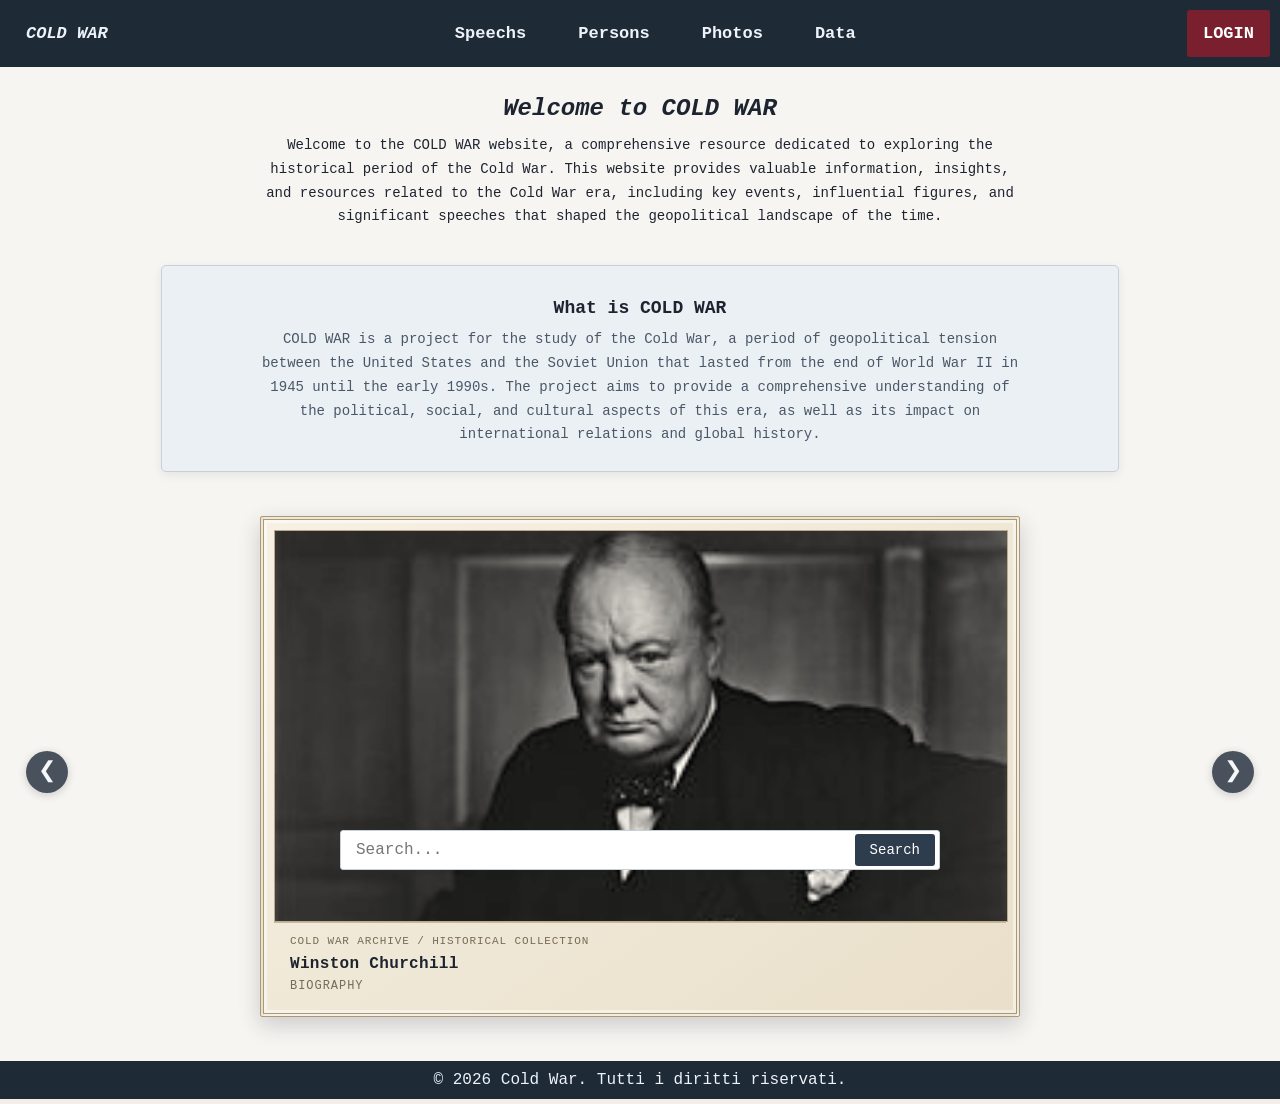
==== commit a74ba6d3: "update::261109_v04" ====
--- a/index.html
+++ b/index.html
@@ -30,7 +30,6 @@
                 <div class="navbar_center"> <!-- NAVIGATION LINKS -->
                     <a href="speechs.html" title="SPEECHS"><b>Speechs</b></a>
                     <a href="persons.html" title="PERSONS"><b>Persons</b></a>
-                    <a href="#" title="EVENTS"><b>Events</b></a>
                     <a href="#" title="PHOTOS"><b>Photos</b></a>
                     <a href="metadata.html" title="METADATA"><b>Data</b></a>
                 </div>
--- a/css/myStyle.css
+++ b/css/myStyle.css
@@ -682,6 +682,18 @@
     flex: 1;
 }
 
+.persons-cards#myCards .card,
+.persons-cards#myCards .card > a {
+    height: auto;
+}
+
+.persons-cards#myCards .card img {
+    flex: 0 0 300px;
+    height: 300px;
+    object-fit: cover;
+    object-position: center 15%;
+}
+
 .card_info {
     padding: 2px 16px;
     color: var(--text);
